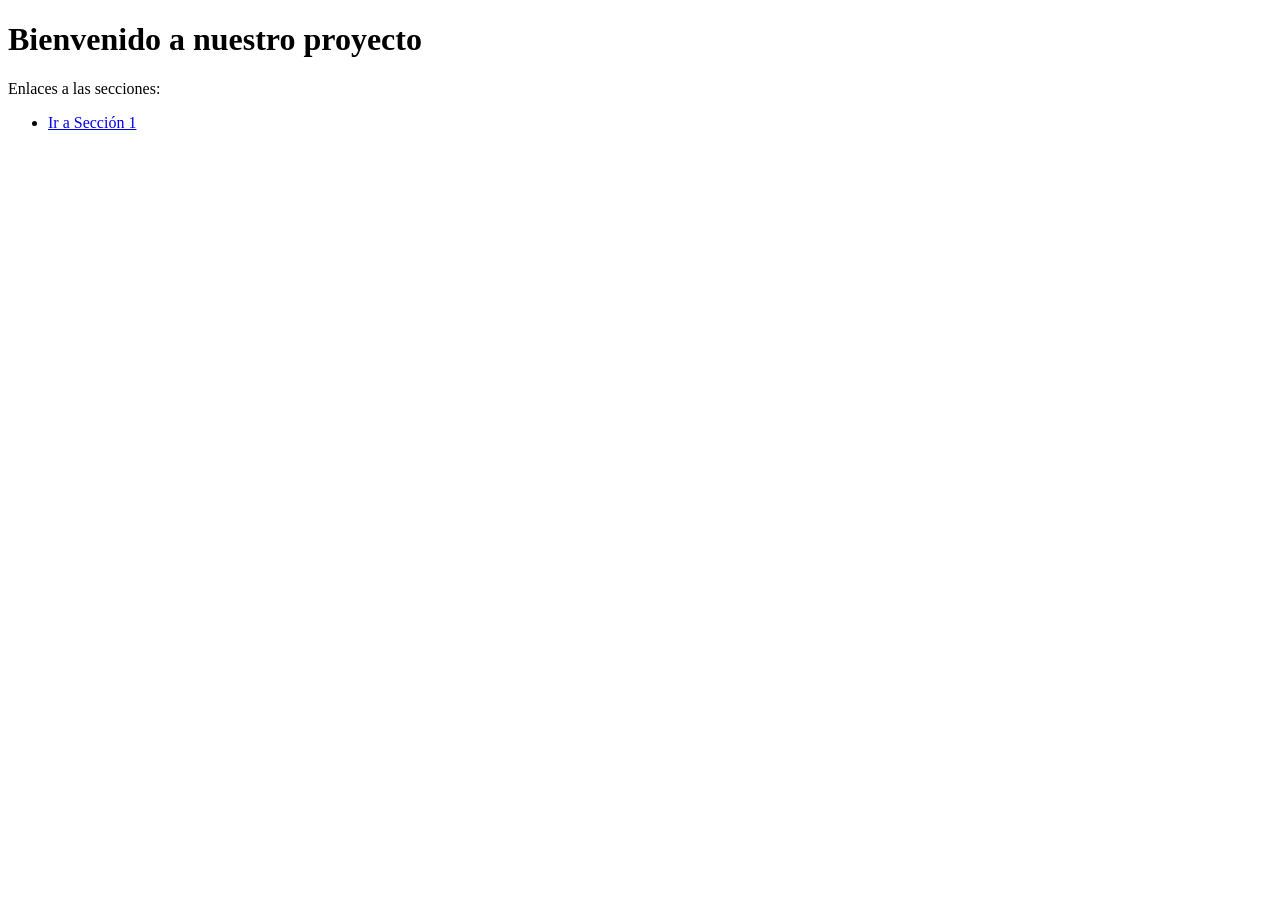
==== index.html @ f51f30d2 "Create index.html" ====
<!DOCTYPE html>
<html lang="es">
<head>
    <meta charset="UTF-8">
    <title>Página Principal</title>
</head>
<body>
    <h1>Bienvenido a nuestro proyecto</h1>
    <p>Enlaces a las secciones:</p>
    <ul>
        <li><a href="seccion1.html">Ir a Sección 1</a></li>
    </ul>
</body>
</html>
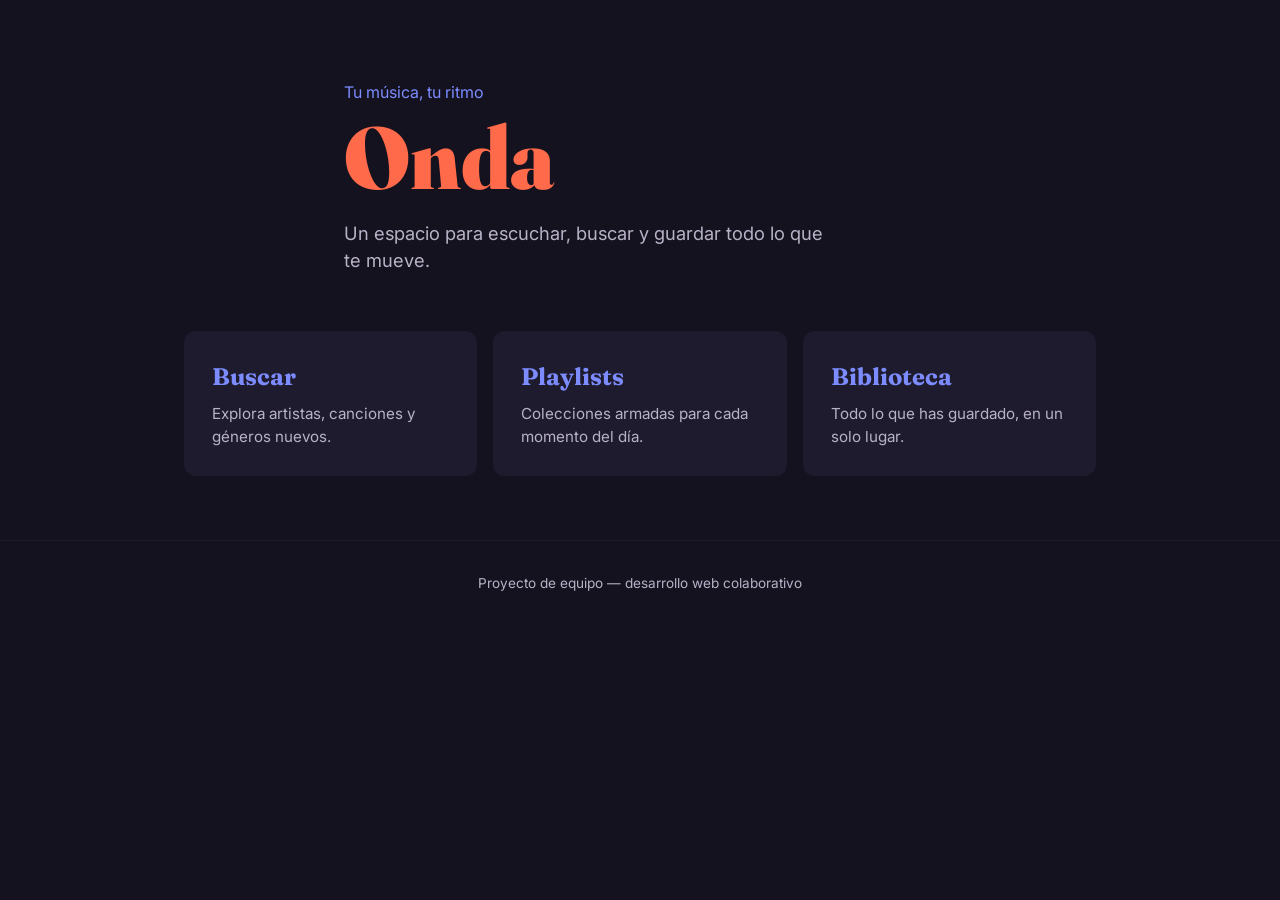
==== commit 79387362: "agrego index y css" ====
--- a/index.html
+++ b/index.html
@@ -1,14 +1,37 @@
 <!DOCTYPE html>
 <html lang="es">
 <head>
-    <meta charset="UTF-8">
-    <title>Página Principal</title>
+<meta charset="UTF-8">
+<meta name="viewport" content="width=device-width, initial-scale=1.0">
+<title>Onda — Inicio</title>
+<link rel="preconnect" href="https://fonts.googleapis.com">
+<link href="https://fonts.googleapis.com/css2?family=Fraunces:wght@400;600;900&family=Inter:wght@400;500;600&display=swap" rel="stylesheet">
+<link rel="stylesheet" href="index.css">
 </head>
 <body>
-    <h1>Bienvenido a nuestro proyecto</h1>
-    <p>Enlaces a las secciones:</p>
-    <ul>
-        <li><a href="seccion1.html">Ir a Sección 1</a></li>
-    </ul>
+  <header class="hero">
+    <p class="hero-kicker">Tu música, tu ritmo</p>
+    <h1 class="hero-title">Onda</h1>
+    <p class="hero-sub">Un espacio para escuchar, buscar y guardar todo lo que te mueve.</p>
+  </header>
+
+  <main class="sections">
+    <a class="card" href="../buscar/buscar.html">
+      <h2>Buscar</h2>
+      <p>Explora artistas, canciones y géneros nuevos.</p>
+    </a>
+    <a class="card" href="../playlist/playlists.html">
+      <h2>Playlists</h2>
+      <p>Colecciones armadas para cada momento del día.</p>
+    </a>
+    <a class="card" href="../biblioteca/biblioteca.html">
+      <h2>Biblioteca</h2>
+      <p>Todo lo que has guardado, en un solo lugar.</p>
+    </a>
+  </main>
+
+  <footer class="site-footer">
+    <p>Proyecto de equipo — desarrollo web colaborativo</p>
+  </footer>
 </body>
 </html>
--- a/index.css
+++ b/index.css
@@ -0,0 +1,89 @@
+:root {
+  --bg: #14121F;
+  --surface: #1F1B2E;
+  --surface-hover: #2A2440;
+  --text: #F2EFEA;
+  --text-muted: #B8B2C7;
+  --accent: #FF6B4A;
+  --accent-2: #7C8CFF;
+}
+
+* { box-sizing: border-box; margin: 0; padding: 0; }
+
+body {
+  background: var(--bg);
+  color: var(--text);
+  font-family: 'Inter', sans-serif;
+  line-height: 1.5;
+}
+
+.hero {
+  padding: 5rem 1.5rem 3.5rem;
+  max-width: 640px;
+  margin: 0 auto;
+  text-align: left;
+}
+
+.hero-kicker {
+  color: var(--accent-2);
+  font-size: 1rem;
+  margin-bottom: 0.75rem;
+}
+
+.hero-title {
+  font-family: 'Fraunces', serif;
+  font-weight: 900;
+  font-size: clamp(3rem, 10vw, 5.5rem);
+  line-height: 0.95;
+  color: var(--accent);
+}
+
+.hero-sub {
+  margin-top: 1.25rem;
+  font-size: 1.15rem;
+  color: var(--text-muted);
+  max-width: 40ch;
+}
+
+.sections {
+  display: grid;
+  grid-template-columns: repeat(auto-fit, minmax(220px, 1fr));
+  gap: 1rem;
+  max-width: 960px;
+  margin: 0 auto;
+  padding: 0 1.5rem 4rem;
+}
+
+.card {
+  background: var(--surface);
+  border-radius: 12px;
+  padding: 1.75rem;
+  text-decoration: none;
+  color: var(--text);
+  transition: background 0.15s ease, transform 0.15s ease;
+}
+
+.card:hover, .card:focus-visible {
+  background: var(--surface-hover);
+  transform: translateY(-2px);
+}
+
+.card h2 {
+  font-family: 'Fraunces', serif;
+  font-size: 1.5rem;
+  margin-bottom: 0.5rem;
+  color: var(--accent-2);
+}
+
+.card p {
+  color: var(--text-muted);
+  font-size: 0.95rem;
+}
+
+.site-footer {
+  text-align: center;
+  padding: 2rem 1.5rem;
+  color: var(--text-muted);
+  font-size: 0.85rem;
+  border-top: 1px solid var(--surface);
+}
